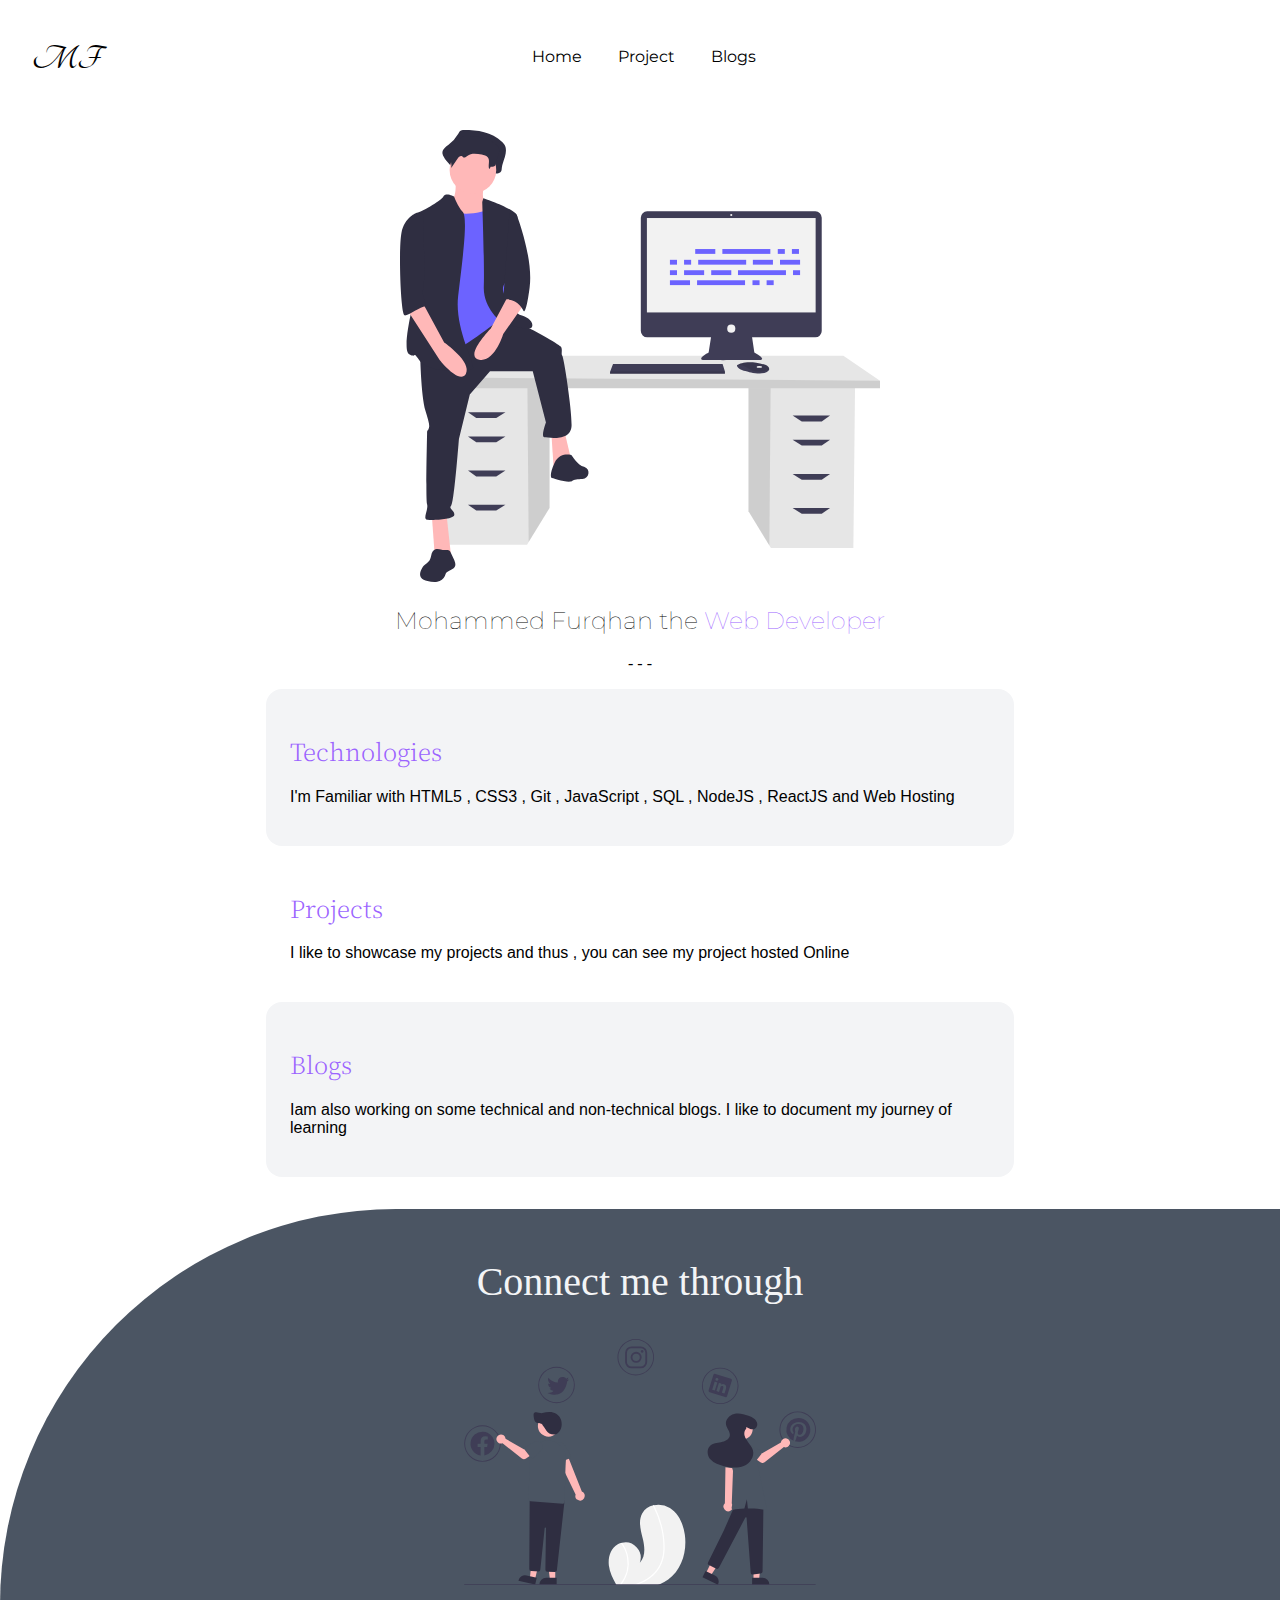
==== index.html @ 4eeacee2 "Feat: Footer added" ====
<!DOCTYPE html>
<html lang="en">
<head>
    <meta charset="UTF-8">
    <meta http-equiv="X-UA-Compatible" content="IE=edge">
    <meta name="viewport" content="width=device-width, initial-scale=1.0">
    <title>Adarsh balika | Home</title>
    <link rel="stylesheet" href="style.css">
    

</head>
<body>
    <!-- Navigation Part -->
    
    <nav class="navigation">
        <div class="nav-brand">MF</div>
        <ul class="nav-list">
            <li class="list-non-bullet">
                <a class="link" href="/">Home</a>
            </li>
            <li class="list-non-bullet">
                <a class="link" href="/">Project</a>
            </li>
            <li class="list-non-bullet">
                <a class="link" href="/">Blogs</a>
            </li>
        </ul>
    </nav>
    <!-- Hero section -->
    <div class="hero">
        <img class="hero-img" src="images/hero.svg">
        <h2>Mohammed Furqhan the <span class="span">Web Developer</span></h2>
    </div>
    <p class="ha">- - -</p>
    <!-- Secton Part added -->
    <div class="section-container">
        <section class="section off-white">
            <h2 class="Tech">Technologies</h2>
            <p class="para">I'm Familiar with HTML5 , CSS3 , Git , JavaScript , SQL , NodeJS , ReactJS and Web Hosting</p>
    
        </section>
        <section class="section">
            <h2 class="Tech">Projects</h2>
            <p class="para">I like to showcase my projects and thus , you can see my project hosted Online</p>
        </section>
        <section class="section off-white">
            <h2 class="Tech">Blogs</h2>
            <p class="para">Iam also working on some technical and non-technical blogs. I like to document my journey of learning</p>
        </section>
    </div>
    


    <!-- Footer Part -->
    <footer class="footer">
        <section class="footer-container">
            <h2>Connect me through</h2>
            <img class="socialmedia-img" src="images/socialmedia.svg" usemap=#workmap>
            <map class="circle" name="workmap">
                <area shape="circle" class="circle" coords="20,105,18" alt="Computer" href="https://icons8.com/icons/set/twitter-logo">
                <area shape="circle" coords="90,45,18" alt="Phone" href="https://twitter.com/neogcamp">
                <area shape="circle" coords="170,15,18" alt="Phone" href="https://icons8.com/icons/set/twitter-logo">
                <area shape="circle" coords="255,45,18" alt="Phone" href="https://twitter.com/neogcamp">
                <area shape="circle" class="circle" coords="334,90,18" alt="Computer" href="https://icons8.com/icons/set/twitter-logo">
              </map>

            <!-- <ul class="">
                <li class="logo-list">
                    <a class="logo-link" href="/"><img class="logo-img" src="images/insta.gif"></a>
                </li>
                <li class="logo-list">
                    <a class="logo-link" href="/"><img class="logo-img" src="images/linkedin.gif"></a>
                </li>
                <li class="logo-list">
                    <a class="logo-link" href="/"><img class="logo-img" src="images/twitter.gif"></a>
                </li>
            </ul>
        </section> -->
    </footer>
</body>
</html>
---- style.css ----
@import url('https://fonts.googleapis.com/css2?family=Montserrat:wght@500&display=swap');

 /* Font for insdie the section 
@import url('https://fonts.googleapis.com/css2?family=Montserrat:wght@200;300&display=swap'); */

@import url('https://fonts.googleapis.com/css2?family=Noto+Serif+TC:wght@200&family=Orbitron&display=swap');
@import url('https://fonts.googleapis.com/css2?family=Raleway&family=Tangerine&display=swap');
body{
    margin: 0%;
}
.navigation{
    /* background-color: #6C63FF; */
    border-bottom-left-radius: 1rem;
    
    padding-top: 1rem;
    padding-bottom: 1rem;
    font-family: 'Montserrat', sans-serif;
    font-size: 1rem;
    color: black;
    
}
.nav-brand{
    padding-top:1.5rem ;
    padding-left:2rem;
    padding-bottom : -0.5rem;
    font-family : 'Raleway', sans-serif;
    font-family: 'Tangerine', cursive;
    font-size: 2.2rem;
    font-weight:600;
}
.nav-list{
    text-align: center;
    padding-top: -1rem;
    margin-top: -2rem;
    
}
.list-non-bullet {
    list-style-type:none ;
    display: inline;
    padding-right: 2rem;
    
}
.link{
    text-decoration: none;
    text-align: right;
    color:black;
    border: 1.5rem;
}
/* .nav-list .list-non-bullet .link{
    padding-top: 3rem;
    
} */
/* -------------Hero Part-------- */
.hero{
    text-align: center;
    padding-top: 2rem;
    font-family: 'Montserrat', sans-serif;
}
.hero-img{
    max-width: 30rem;
    height: auto;
}
.hero , h2{
    font-weight:lighter;
}

/* -------Section Part--------- */
.ha{
    text-align: center;
}
.span{
    color: #9B63FF;
}
.section-container{
    padding-bottom: 2rem;
}
.section{
    max-width: 700px;
    margin: auto;
    padding: 1.5rem;
    border-radius: 1rem;    
}
.Tech{
    color: #9B63FF;
    font-family: 'Noto Serif TC', serif;
}
.para{
    font-family: 'Open Sans', sans-serif;

}
.off-white{
    background-color:#F3F4F6;
    color: ;
}

/* ---Footer Part---- */
.footer{
    padding-top: 1rem;
    text-align: center;
    background-color: #4B5563;
    border-top-left-radius:41rem ;
}
.footer h2{
    font-size: 2.5rem;
    color:#F3F4F6;
}
.footer-container{
    padding-bottom: 1rem;
     
}
.socialmedia-img{
    max-width: 22em;
}

/* .logo-list{
    list-style-type: none;
    display: inline;
}
.logo-img{
    max-width: 2.5rem;
    padding-right: 2rem;
    text-align: center;
} */
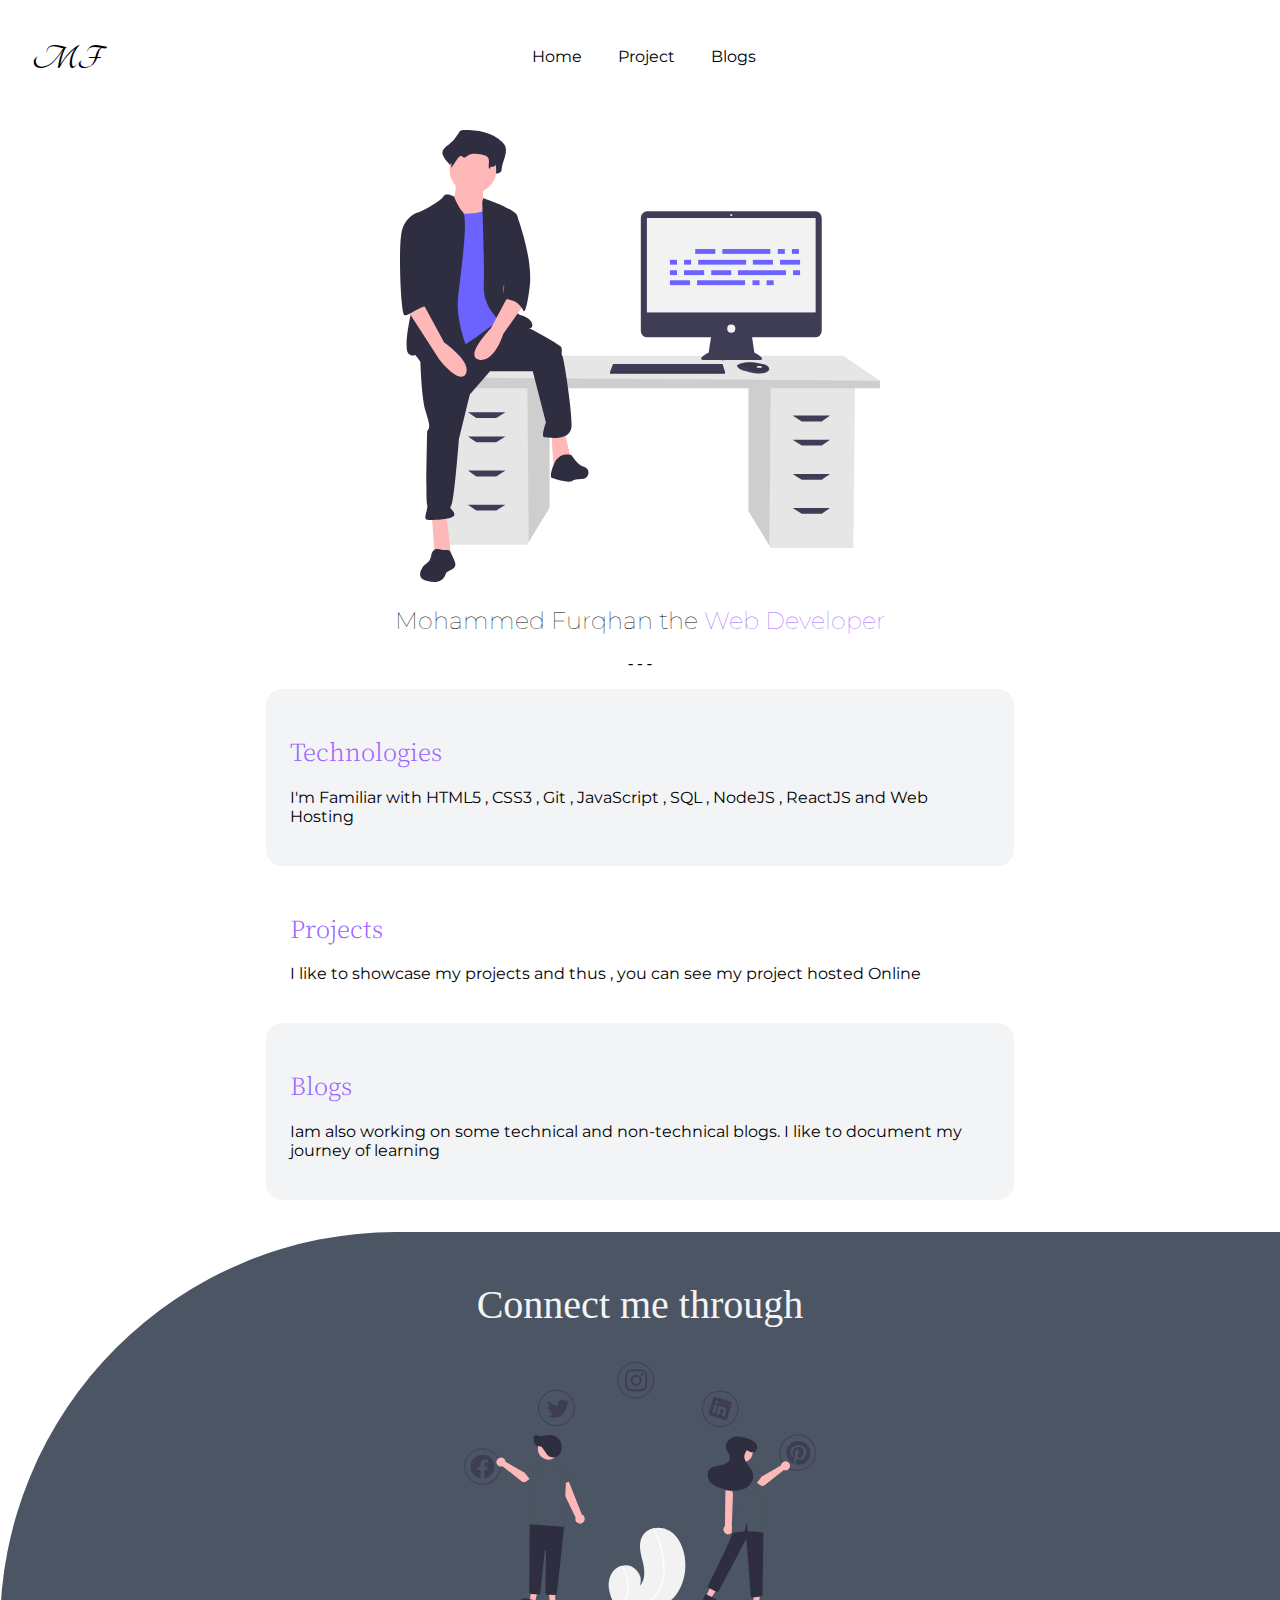
==== commit e3c4ae7d: "fix : footer bug fixed" ====
--- a/index.html
+++ b/index.html
@@ -19,7 +19,7 @@
                 <a class="link" href="/">Home</a>
             </li>
             <li class="list-non-bullet">
-                <a class="link" href="/">Project</a>
+                <a class="link" href="http://127.0.0.1:5500/project.html">Project</a>
             </li>
             <li class="list-non-bullet">
                 <a class="link" href="/">Blogs</a>
@@ -63,6 +63,7 @@
                 <area shape="circle" coords="255,45,18" alt="Phone" href="https://twitter.com/neogcamp">
                 <area shape="circle" class="circle" coords="334,90,18" alt="Computer" href="https://icons8.com/icons/set/twitter-logo">
               </map>
+              <!-- completed -->
 
             <!-- <ul class="">
                 <li class="logo-list">
--- a/style.css
+++ b/style.css
@@ -85,7 +85,12 @@
     font-family: 'Noto Serif TC', serif;
 }
 .para{
-    font-family: 'Open Sans', sans-serif;
+    font-family: 'Montserrat', sans-serif;
+    line-height: rem;
+    /* padding-top: 1rem;
+    padding-bottom: 1rem; */
+    /* font-family: 'Noto Serif TC', serif; */
+    /* font-family: 'Open Sans', sans-serif; */
 
 }
 .off-white{
@@ -120,4 +125,52 @@
     max-width: 2.5rem;
     padding-right: 2rem;
     text-align: center;
-} */+} */
+/* -------------------------P-R-O-J-E-C-T P-A-G-E--------------------- */
+
+.project-hero{
+    text-align: center;
+}
+.project-caption{
+    color:black;
+    font-family: 'Montserrat', sans-serif;
+    font-weight: lighter;
+}
+.project-hero .project-caption .project-caption-span{
+    color:#9B63FF;
+    
+}
+
+.project-list{
+    list-style-type: none;
+    margin: auto;
+    font-family: 'Montserrat', sans-serif;
+}
+.project-center{
+    padding-top: 0.5rem;
+    margin: auto;
+    padding-left: 2rem;
+    max-width: 550px;
+    margin-bottom: 5rem;
+}
+.links{
+    text-decoration: none;
+    padding: 0.5rem 1rem;
+}
+.link-primary {
+    background-color: #9B63FF;
+    border-radius: 0.5rem;
+    color: blanchedalmond;
+    display: block;
+    max-width: 100px;
+    margin-bottom: 1rem;
+    /* margin: 1rem 1rem 1rem 0rem; */
+}
+.link-secondary{
+   background-color: white;
+   color:#9B63FF ;
+   border-radius: 0.5rem;
+   border: 1px solid #9B63FF;
+   max-width: 103px;
+   margin-bottom: 1rem;
+}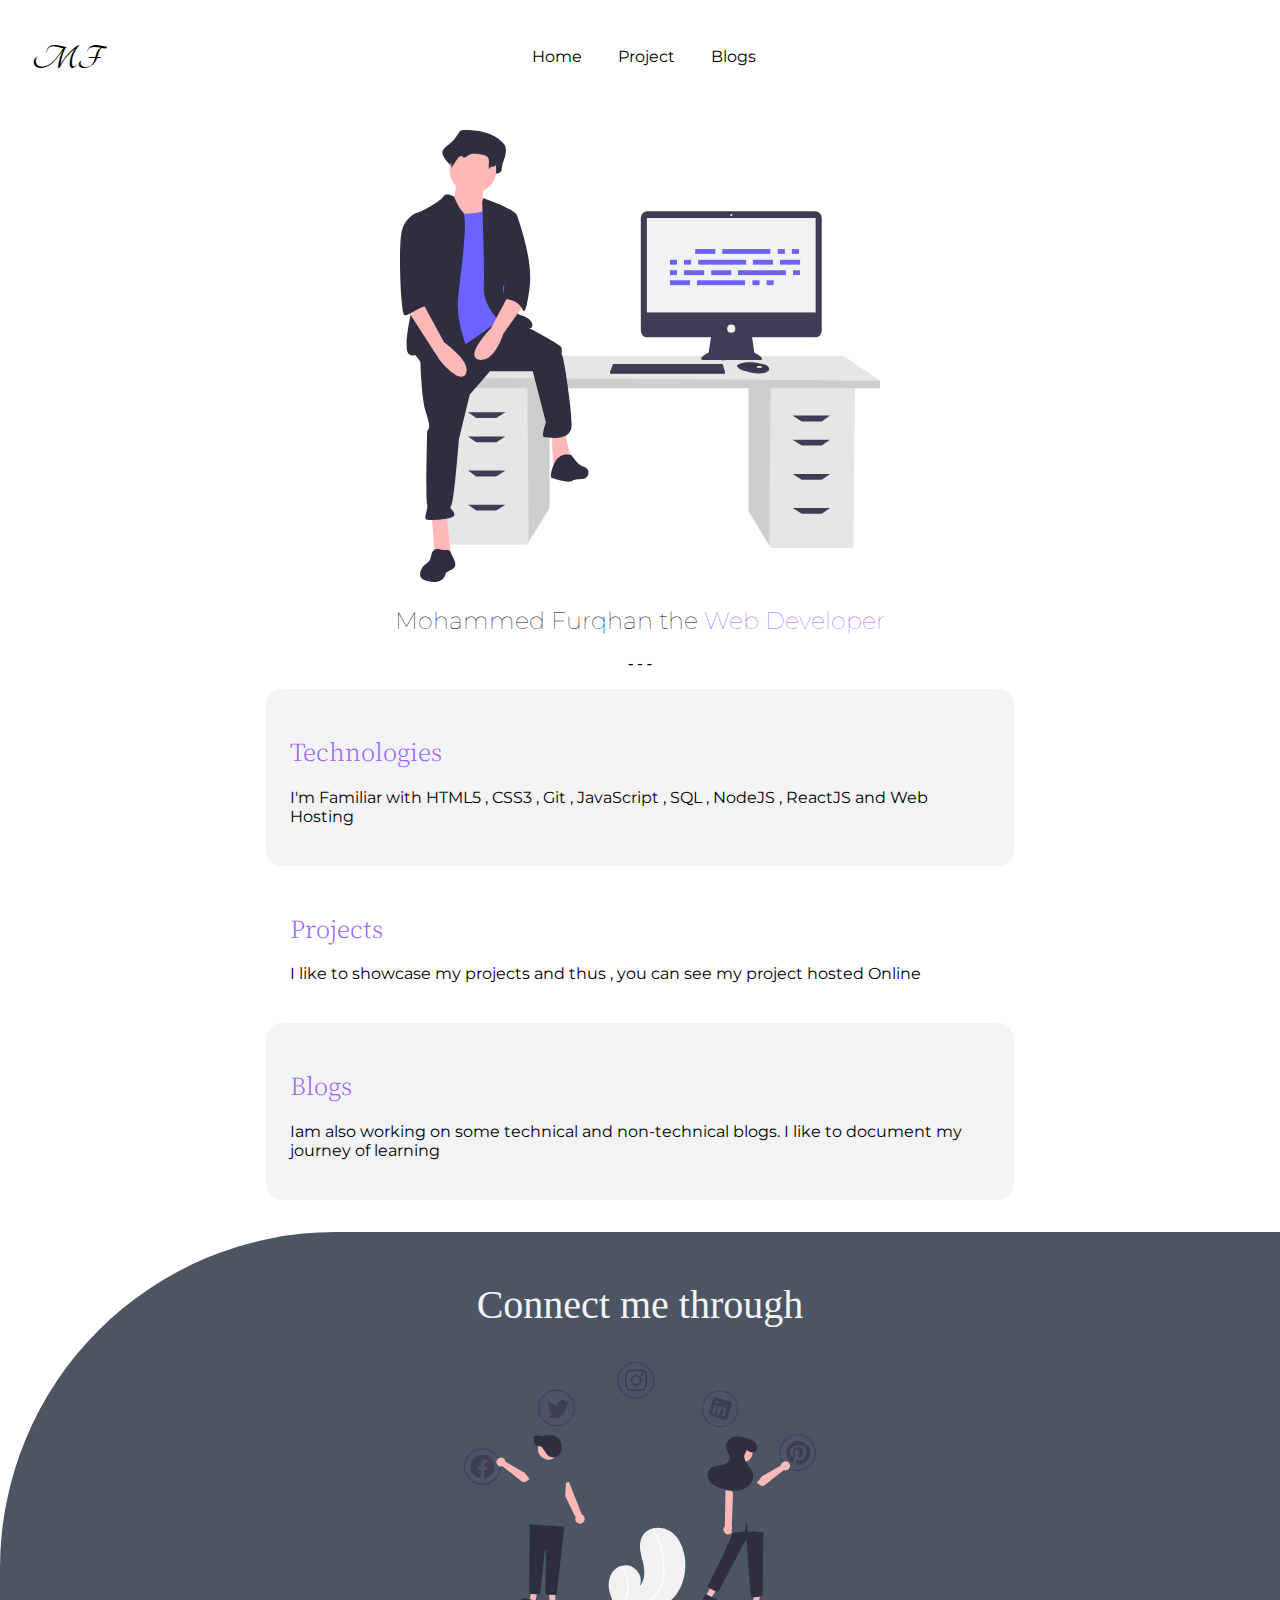
==== commit 5d51a170: "fix: link updated" ====
--- a/index.html
+++ b/index.html
@@ -19,7 +19,7 @@
                 <a class="link" href="/">Home</a>
             </li>
             <li class="list-non-bullet">
-                <a class="link" href="http://127.0.0.1:5500/project.html">Project</a>
+                <a class="link" href="https://mohammedfurqhan/project.netlify.app/">Project</a>
             </li>
             <li class="list-non-bullet">
                 <a class="link" href="/">Blogs</a>
--- a/style.css
+++ b/style.css
@@ -103,7 +103,7 @@
     padding-top: 1rem;
     text-align: center;
     background-color: #4B5563;
-    border-top-left-radius:41rem ;
+    border-top-left-radius:21rem ;
 }
 .footer h2{
     font-size: 2.5rem;
@@ -173,4 +173,4 @@
    border: 1px solid #9B63FF;
    max-width: 103px;
    margin-bottom: 1rem;
-}+}
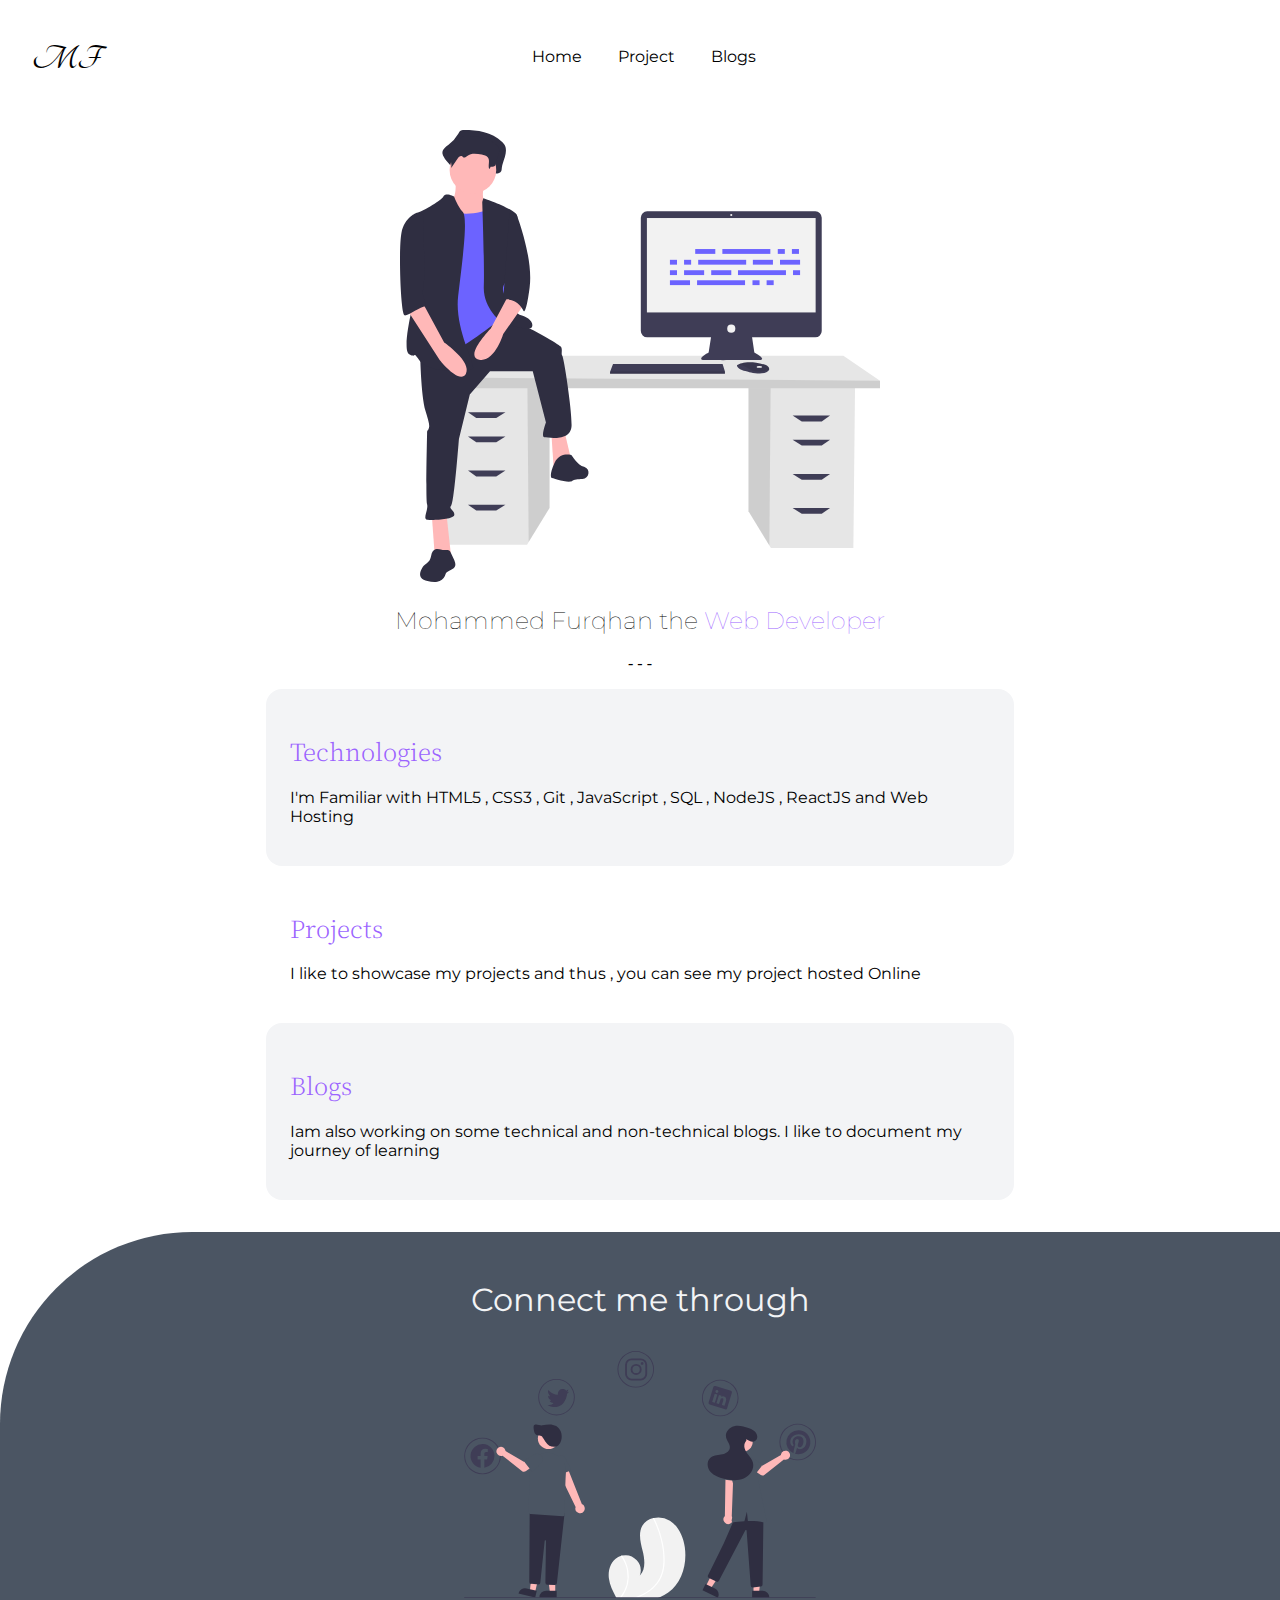
==== commit 94ef80ad: "feat : footer heading changed" ====
--- a/index.html
+++ b/index.html
@@ -19,10 +19,10 @@
                 <a class="link" href="/">Home</a>
             </li>
             <li class="list-non-bullet">
-                <a class="link" href="https://mohammedfurqhan/project.netlify.app/">Project</a>
+                <a class="link" href="/project.html">Project</a>
             </li>
             <li class="list-non-bullet">
-                <a class="link" href="/">Blogs</a>
+                <a class="link" href="/blog.html">Blogs</a>
             </li>
         </ul>
     </nav>
@@ -54,7 +54,7 @@
     <!-- Footer Part -->
     <footer class="footer">
         <section class="footer-container">
-            <h2>Connect me through</h2>
+            <section class="footer-heading"><p>Connect me through</p></section>
             <img class="socialmedia-img" src="images/socialmedia.svg" usemap=#workmap>
             <map class="circle" name="workmap">
                 <area shape="circle" class="circle" coords="20,105,18" alt="Computer" href="https://icons8.com/icons/set/twitter-logo">
--- a/style.css
+++ b/style.css
@@ -27,6 +27,7 @@
     font-family: 'Tangerine', cursive;
     font-size: 2.2rem;
     font-weight:600;
+    max-width: 2px;
 }
 .nav-list{
     text-align: center;
@@ -103,7 +104,13 @@
     padding-top: 1rem;
     text-align: center;
     background-color: #4B5563;
-    border-top-left-radius:21rem ;
+    border-top-left-radius:12rem ;
+}
+.footer-heading{
+    font-size: 2rem;
+    
+    color:#F3F4F6;
+    font-family: 'Montserrat', sans-serif;
 }
 .footer h2{
     font-size: 2.5rem;
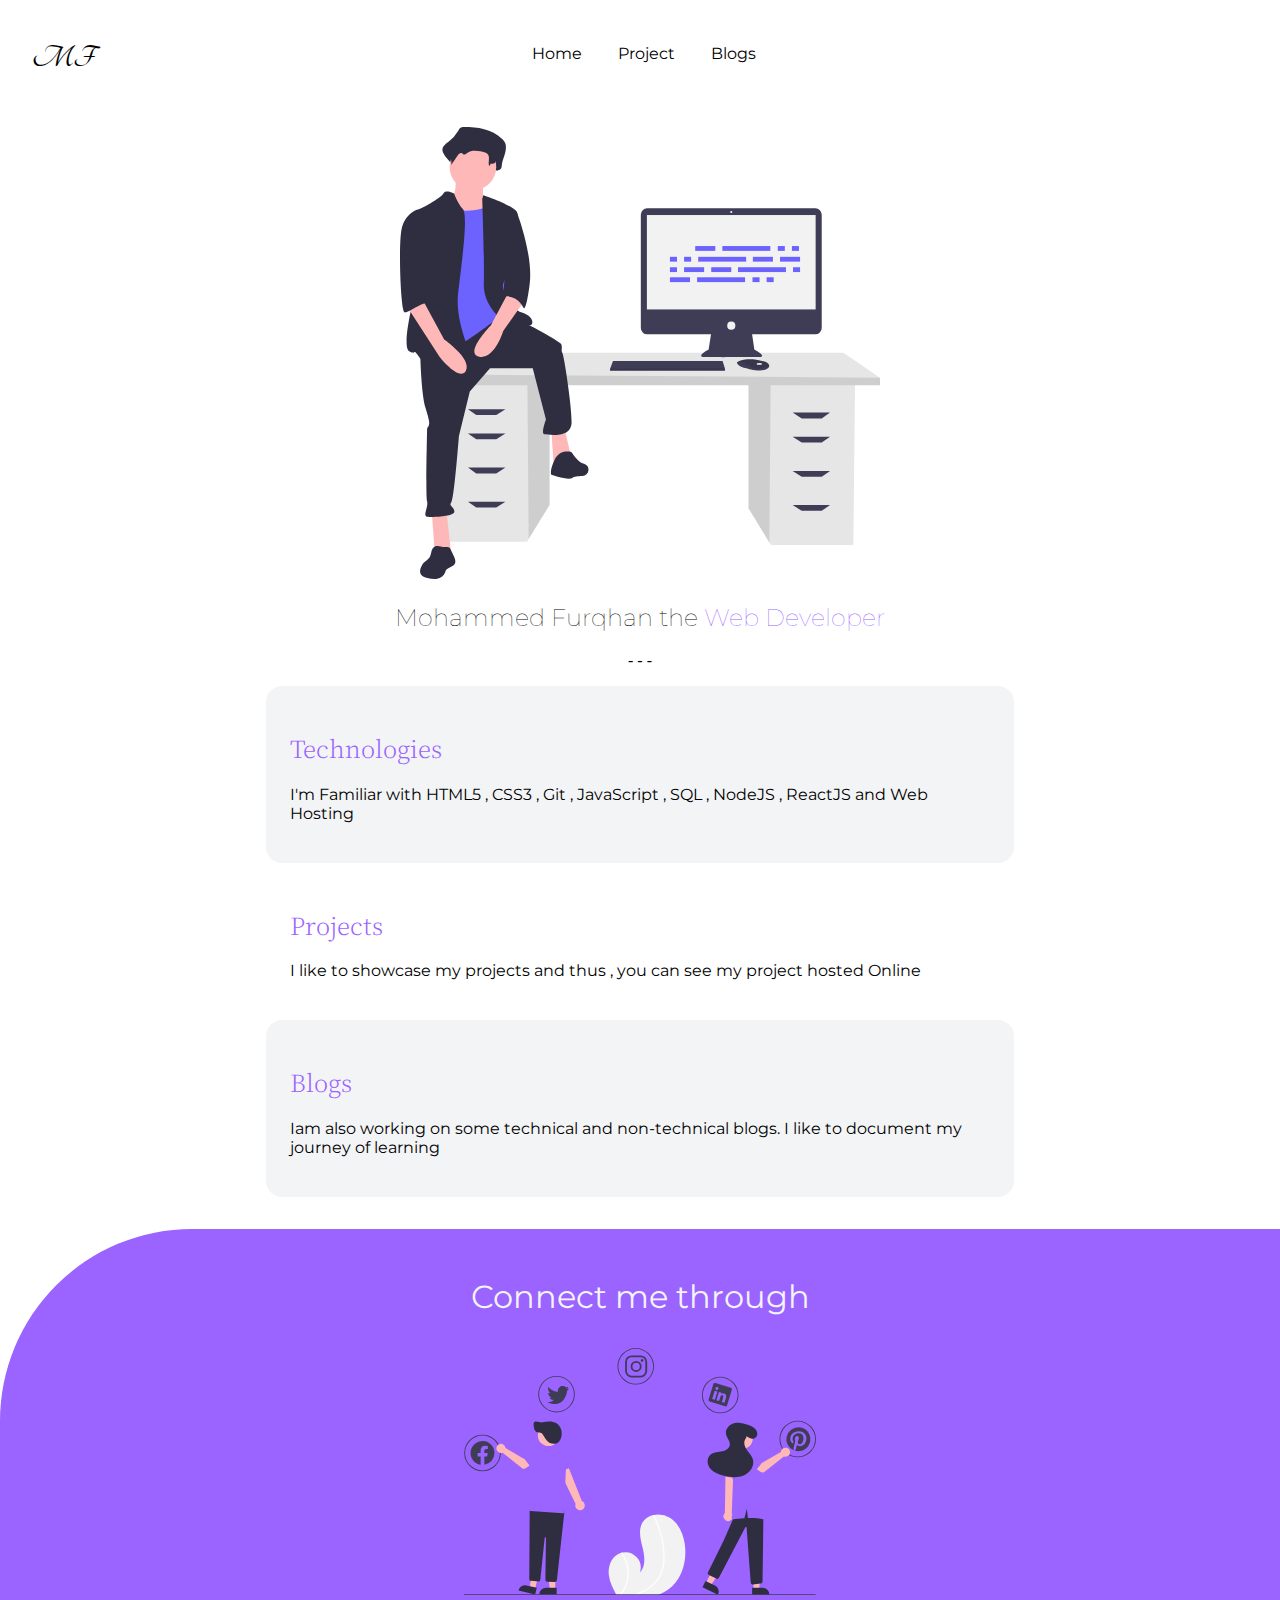
==== commit 161fe5ec: "test : testing footer bg color" ====
--- a/index.html
+++ b/index.html
@@ -55,7 +55,7 @@
     <footer class="footer">
         <section class="footer-container">
             <section class="footer-heading"><p>Connect me through</p></section>
-            <img class="socialmedia-img" src="images/socialmedia.svg" usemap=#workmap>
+            <img class="socialmedia-img" src="images/sm-project.svg" usemap=#workmap>
             <map class="circle" name="workmap">
                 <area shape="circle" class="circle" coords="20,105,18" alt="Computer" href="https://icons8.com/icons/set/twitter-logo">
                 <area shape="circle" coords="90,45,18" alt="Phone" href="https://twitter.com/neogcamp">
--- a/style.css
+++ b/style.css
@@ -25,13 +25,13 @@
     padding-bottom : -0.5rem;
     font-family : 'Raleway', sans-serif;
     font-family: 'Tangerine', cursive;
-    font-size: 2.2rem;
+    font-size: 2rem;
     font-weight:600;
-    max-width: 2px;
+    max-width: 12px;
 }
 .nav-list{
     text-align: center;
-    padding-top: -1rem;
+    /* padding-top: -1rem; */
     margin-top: -2rem;
     
 }
@@ -103,7 +103,7 @@
 .footer{
     padding-top: 1rem;
     text-align: center;
-    background-color: #4B5563;
+    background-color: #9B63FF;
     border-top-left-radius:12rem ;
 }
 .footer-heading{
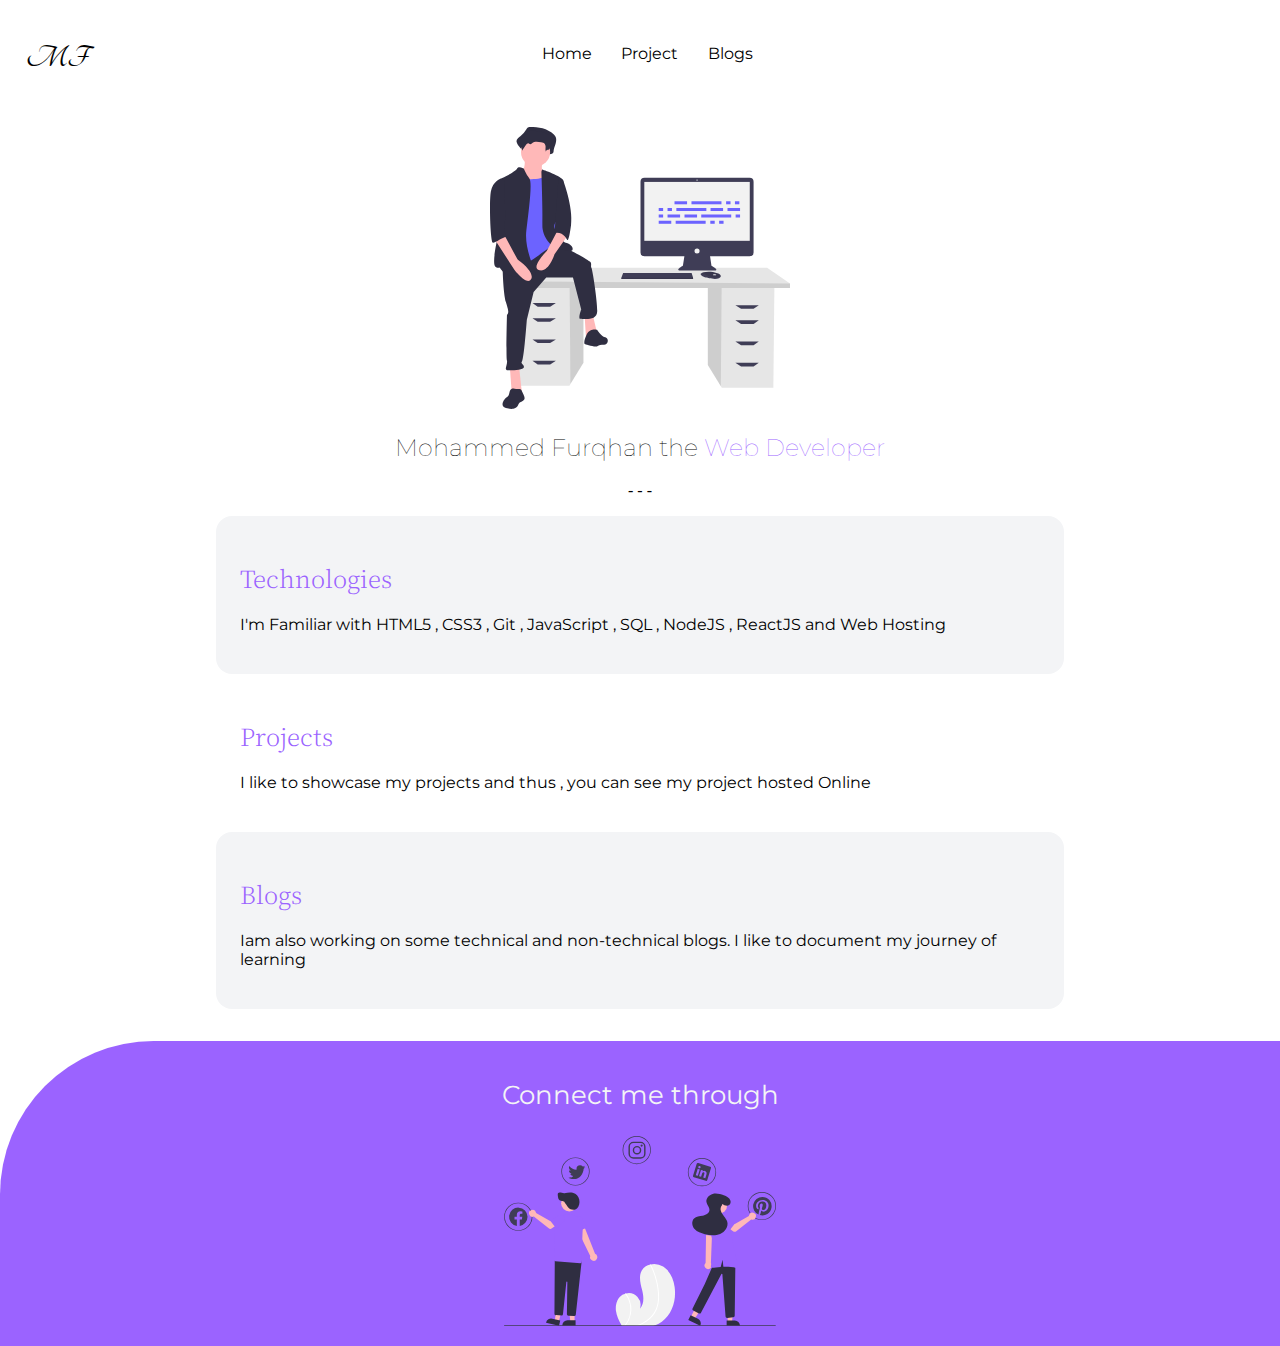
==== commit 2eeb23dd: "test :testing footer section" ====
--- a/index.html
+++ b/index.html
@@ -57,14 +57,22 @@
             <section class="footer-heading"><p>Connect me through</p></section>
             <img class="socialmedia-img" src="images/sm-project.svg" usemap=#workmap>
             <map class="circle" name="workmap">
-                <area shape="circle" class="circle" coords="20,105,18" alt="Computer" href="https://icons8.com/icons/set/twitter-logo">
-                <area shape="circle" coords="90,45,18" alt="Phone" href="https://twitter.com/neogcamp">
-                <area shape="circle" coords="170,15,18" alt="Phone" href="https://icons8.com/icons/set/twitter-logo">
-                <area shape="circle" coords="255,45,18" alt="Phone" href="https://twitter.com/neogcamp">
-                <area shape="circle" class="circle" coords="334,90,18" alt="Computer" href="https://icons8.com/icons/set/twitter-logo">
+                <area shape="circle" class="circle" coords="13,80,13" alt="Computer" href="https://facebook.com">
+                <area shape="circle" coords="70,30,13" alt="Phone" href="https://twitter">
+                <area shape="circle" coords="133,15,13" alt="Phone" href="https://instagram">
+                <area shape="circle" coords="200,31,13" alt="Phone" href="https://linkedIn">
+                <area shape="circle" coords="257,70,14" alt="Computer" href="">
               </map>
               <!-- completed -->
 
+              <!-- ***this is image map of max-width 22rem
+                  <map class="circle" name="workmap">
+                <area shape="circle" class="circle" coords="20,105,18" alt="Computer" href="https://facebook.com">
+                <area shape="circle" coords="90,45,18" alt="Phone" href="https://twitter">
+                <area shape="circle" coords="170,15,18" alt="Phone" href="https://instagram">
+                <area shape="circle" coords="255,45,18" alt="Phone" href="https://linkedIn">
+                <area shape="circle" class="circle" coords="334,90,18" alt="Computer" href="">
+              </map> -->
             <!-- <ul class="">
                 <li class="logo-list">
                     <a class="logo-link" href="/"><img class="logo-img" src="images/insta.gif"></a>
--- a/style.css
+++ b/style.css
@@ -11,7 +11,6 @@
 .navigation{
     /* background-color: #6C63FF; */
     border-bottom-left-radius: 1rem;
-    
     padding-top: 1rem;
     padding-bottom: 1rem;
     font-family: 'Montserrat', sans-serif;
@@ -21,7 +20,7 @@
 }
 .nav-brand{
     padding-top:1.5rem ;
-    padding-left:2rem;
+    padding-left:2vw;
     padding-bottom : -0.5rem;
     font-family : 'Raleway', sans-serif;
     font-family: 'Tangerine', cursive;
@@ -38,7 +37,7 @@
 .list-non-bullet {
     list-style-type:none ;
     display: inline;
-    padding-right: 2rem;
+    padding-right: 2vw;
     
 }
 .link{
@@ -58,7 +57,7 @@
     font-family: 'Montserrat', sans-serif;
 }
 .hero-img{
-    max-width: 30rem;
+    max-width: 300px;
     height: auto;
 }
 .hero , h2{
@@ -76,7 +75,7 @@
     padding-bottom: 2rem;
 }
 .section{
-    max-width: 700px;
+    max-width: 800px;
     margin: auto;
     padding: 1.5rem;
     border-radius: 1rem;    
@@ -101,19 +100,19 @@
 
 /* ---Footer Part---- */
 .footer{
-    padding-top: 1rem;
+    padding-top: 1vw;
     text-align: center;
     background-color: #9B63FF;
-    border-top-left-radius:12rem ;
+    border-top-left-radius:12vw ;
 }
 .footer-heading{
-    font-size: 2rem;
+    font-size: 2vw;
     
     color:#F3F4F6;
     font-family: 'Montserrat', sans-serif;
 }
 .footer h2{
-    font-size: 2.5rem;
+   
     color:#F3F4F6;
 }
 .footer-container{
@@ -121,7 +120,7 @@
      
 }
 .socialmedia-img{
-    max-width: 22em;
+    max-width: 17rem;
 }
 
 /* .logo-list{
